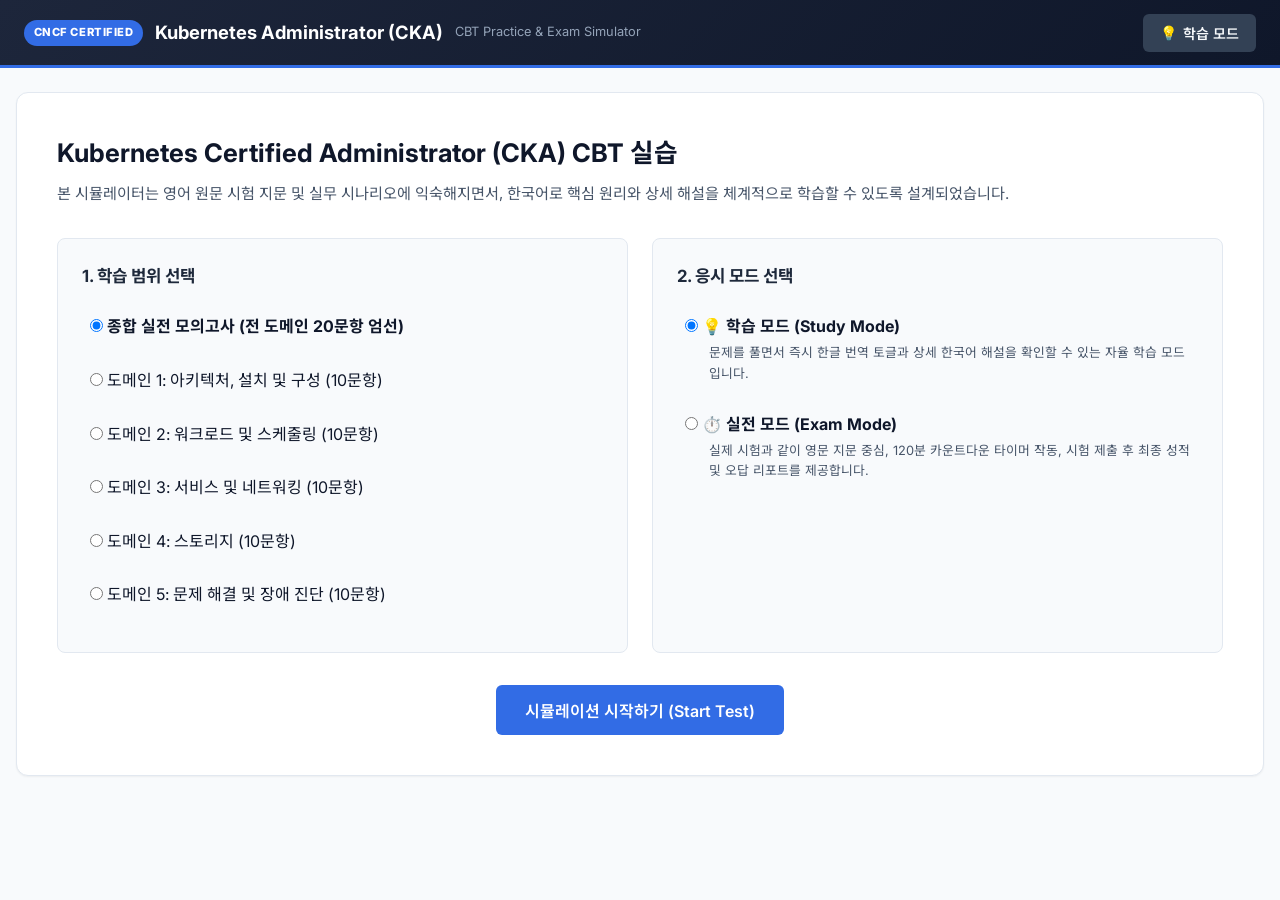
==== cbt-app/index.html @ 8f9f3c2a "feat: Initial commit for Kubernetes (CKA/CKAD) study & CBT platform" ====
<!DOCTYPE html>
<html lang="ko">
<head>
  <meta charset="UTF-8">
  <meta name="viewport" content="width=device-width, initial-scale=1.0">
  <title>Kubernetes Administrator (CKA) CBT Simulator</title>
  <link rel="stylesheet" href="style.css">
  <link rel="preconnect" href="https://fonts.googleapis.com">
  <link rel="preconnect" href="https://fonts.gstatic.com" crossorigin>
  <link href="https://fonts.googleapis.com/css2?family=Inter:wght@400;500;600;700&family=JetBrains+Mono:wght@400;500;700&family=Noto+Sans+KR:wght@400;500;700&display=swap" rel="stylesheet">
</head>
<body>
  <!-- 최상단 글로벌 헤더 -->
  <header class="app-header">
    <div class="logo-area">
      <span class="k8s-badge">CNCF CERTIFIED</span>
      <h1 class="exam-title">Kubernetes Administrator (CKA)</h1>
      <span class="sub-title">CBT Practice & Exam Simulator</span>
    </div>
    <div class="header-controls">
      <div id="timer-box" class="timer-box hidden">
        <span class="timer-icon">⏱️</span>
        <span id="time-display">00:00</span>
      </div>
      <button id="mode-toggle-btn" class="btn btn-secondary">
        <span id="mode-icon">💡</span>
        <span id="mode-label">학습 모드</span>
      </button>
    </div>
  </header>

  <div class="main-container">
    <!-- 시작 대시보드 화면 -->
    <section id="start-screen" class="view-panel active">
      <div class="welcome-card">
        <h2>Kubernetes Certified Administrator (CKA) CBT 실습</h2>
        <p class="welcome-desc">
          본 시뮬레이터는 영어 원문 시험 지문 및 실무 시나리오에 익숙해지면서, 한국어로 핵심 원리와 상세 해설을 체계적으로 학습할 수 있도록 설계되었습니다.
        </p>

        <div class="mode-selection-grid">
          <div class="card selection-card">
            <h3>1. 학습 범위 선택</h3>
            <div class="select-group">
              <label><input type="radio" name="examSet" value="mock1" checked> <strong>종합 실전 모의고사 (전 도메인 20문항 엄선)</strong></label>
              <label><input type="radio" name="examSet" value="domain1"> 도메인 1: 아키텍처, 설치 및 구성 (10문항)</label>
              <label><input type="radio" name="examSet" value="domain2"> 도메인 2: 워크로드 및 스케줄링 (10문항)</label>
              <label><input type="radio" name="examSet" value="domain3"> 도메인 3: 서비스 및 네트워킹 (10문항)</label>
              <label><input type="radio" name="examSet" value="domain4"> 도메인 4: 스토리지 (10문항)</label>
              <label><input type="radio" name="examSet" value="domain5"> 도메인 5: 문제 해결 및 장애 진단 (10문항)</label>
            </div>
          </div>

          <div class="card selection-card">
            <h3>2. 응시 모드 선택</h3>
            <div class="select-group">
              <label>
                <input type="radio" name="examMode" value="study" checked>
                <strong>💡 학습 모드 (Study Mode)</strong>
                <p class="mode-desc">문제를 풀면서 즉시 한글 번역 토글과 상세 한국어 해설을 확인할 수 있는 자율 학습 모드입니다.</p>
              </label>
              <label>
                <input type="radio" name="examMode" value="exam">
                <strong>⏱️ 실전 모드 (Exam Mode)</strong>
                <p class="mode-desc">실제 시험과 같이 영문 지문 중심, 120분 카운트다운 타이머 작동, 시험 제출 후 최종 성적 및 오답 리포트를 제공합니다.</p>
              </label>
            </div>
          </div>
        </div>

        <div class="action-center">
          <button id="start-exam-btn" class="btn btn-primary btn-large">시뮬레이션 시작하기 (Start Test)</button>
        </div>
      </div>
    </section>

    <!-- 시험 진행 화면 -->
    <section id="exam-screen" class="view-panel">
      <div class="exam-layout">
        <!-- 왼쪽: 문제 메인 영역 -->
        <main class="question-main">
          <div class="question-header-bar">
            <div class="q-meta">
              <span id="q-counter" class="badge badge-primary">Question 1 of 20</span>
              <span id="q-domain" class="badge badge-secondary">Domain 1</span>
            </div>
            <div class="q-actions">
              <button id="toggle-flag-btn" class="btn btn-outline btn-sm">
                <span class="flag-icon">🚩</span> <span id="flag-text">나중에 검토 (Flag)</span>
              </button>
              <button id="toggle-trans-btn" class="btn btn-secondary btn-sm">
                <span>🌐 한국어 번역 보기</span>
              </button>
            </div>
          </div>

          <!-- 문제 지문 -->
          <div class="question-box">
            <div id="q-text-en" class="question-text-en"></div>
            <div id="q-text-kr" class="question-text-kr hidden"></div>
          </div>

          <!-- 보기 선택지 (A, B, C, D) -->
          <div id="options-container" class="options-container"></div>

          <!-- 학습 모드 전용 즉시 해설 영역 -->
          <div id="study-feedback-box" class="feedback-box hidden">
            <div class="feedback-header">
              <span id="feedback-badge" class="badge"></span>
              <span id="feedback-key-concept" class="key-concept"></span>
            </div>
            <div id="feedback-explanation" class="feedback-explanation"></div>
          </div>

          <!-- 하단 버튼 바 -->
          <div class="exam-nav-bar">
            <button id="prev-btn" class="btn btn-outline">◀ 이전 문제</button>
            <div class="nav-center-actions">
              <button id="check-answer-btn" class="btn btn-secondary hidden">정답 확인</button>
            </div>
            <button id="next-btn" class="btn btn-outline">다음 문제 ▶</button>
          </div>
        </main>

        <!-- 오른쪽: 문제 네비게이터 사이드바 -->
        <aside class="exam-sidebar">
          <div class="sidebar-header">
            <h3>문제 네비게이터</h3>
            <span id="answered-count-badge" class="badge badge-info">0 / 20 풀이완료</span>
          </div>
          <div id="question-nav-grid" class="nav-grid"></div>

          <div class="sidebar-legend">
            <div class="legend-item"><span class="dot dot-current"></span> 현재 문제</div>
            <div class="legend-item"><span class="dot dot-answered"></span> 답안 선택</div>
            <div class="legend-item"><span class="dot dot-flagged"></span> 검토 표시(🚩)</div>
          </div>

          <div class="sidebar-footer">
            <button id="finish-exam-btn" class="btn btn-danger btn-block">최종 시험 제출</button>
          </div>
        </aside>
      </div>
    </section>

    <!-- 결과 리포트 화면 -->
    <section id="result-screen" class="view-panel">
      <div class="result-card">
        <div class="result-header">
          <div id="pass-fail-badge" class="result-badge">PASS</div>
          <h2 id="result-title">시험 결과 요약</h2>
          <p id="result-subtitle">합격 기준: 66% 이상</p>
        </div>

        <div class="score-summary-grid">
          <div class="stat-card">
            <span class="stat-label">최종 점수</span>
            <span id="score-percentage" class="stat-value">85%</span>
            <span id="score-raw" class="stat-sub">17 / 20 문항</span>
          </div>
          <div class="stat-card">
            <span class="stat-label">총 소요 시간</span>
            <span id="total-time-spent" class="stat-value">25:12</span>
            <span class="stat-sub">시간 제한: 120분</span>
          </div>
          <div class="stat-card">
            <span class="stat-label">정답률</span>
            <span id="accuracy-rate" class="stat-value">85%</span>
            <span class="stat-sub">CKA 합격선: 66%</span>
          </div>
        </div>

        <!-- 도메인별 성취도 분석 바 -->
        <div class="domain-breakdown-card">
          <h3>📊 도메인별 성취도 분석</h3>
          <div id="domain-stats-list" class="domain-stats-list"></div>
        </div>

        <div class="result-actions">
          <button id="review-wrong-btn" class="btn btn-warning btn-large">❌ 틀린 문제만 오답노트 복습</button>
          <button id="restart-btn" class="btn btn-primary btn-large">🔄 새로운 모의고사 시작</button>
        </div>
      </div>
    </section>
  </div>

  <!-- 문제 데이터 로드 -->
  <script src="questions-data.js"></script>
  <script src="app.js"></script>
</body>
</html>
---- cbt-app/style.css ----
:root {
  --k8s-blue: #326ce5;
  --k8s-blue-hover: #2557be;
  --k8s-blue-light: #e8f0fe;
  --navy-dark: #0f172a;
  --navy-card: #1e293b;
  --bg-main: #f8fafc;
  --surface: #ffffff;
  --border: #e2e8f0;
  --text-main: #0f172a;
  --text-sub: #475569;
  --text-muted: #94a3b8;
  --success: #10b981;
  --warning: #f59e0b;
  --danger: #ef4444;
  --font-sans: 'Inter', 'Noto Sans KR', sans-serif;
  --font-mono: 'JetBrains Mono', monospace;
  --shadow-sm: 0 1px 2px 0 rgb(0 0 0 / 0.05);
  --shadow-md: 0 4px 6px -1px rgb(0 0 0 / 0.1);
  --shadow-lg: 0 10px 15px -3px rgb(0 0 0 / 0.1);
}

* {
  box-sizing: border-box;
  margin: 0;
  padding: 0;
}

body {
  font-family: var(--font-sans);
  background-color: var(--bg-main);
  color: var(--text-main);
  line-height: 1.6;
}

/* ==========================================================================
   헤더
   ========================================================================== */
.app-header {
  background: linear-gradient(135deg, #1d263b 0%, #0f172a 100%);
  color: #ffffff;
  padding: 0.85rem 1.5rem;
  display: flex;
  justify-content: space-between;
  align-items: center;
  border-bottom: 3px solid var(--k8s-blue);
  position: sticky;
  top: 0;
  z-index: 100;
}

.logo-area {
  display: flex;
  align-items: center;
  gap: 0.75rem;
}

.k8s-badge {
  background-color: var(--k8s-blue);
  color: #ffffff;
  font-size: 0.7rem;
  font-weight: 800;
  padding: 0.25rem 0.6rem;
  border-radius: 9999px;
  letter-spacing: 0.05em;
}

.exam-title {
  font-size: 1.15rem;
  font-weight: 700;
}

.sub-title {
  font-size: 0.8rem;
  color: #94a3b8;
}

.header-controls {
  display: flex;
  align-items: center;
  gap: 1rem;
}

.timer-box {
  background-color: rgba(255, 255, 255, 0.1);
  padding: 0.4rem 0.8rem;
  border-radius: 6px;
  font-family: var(--font-mono);
  font-weight: 700;
  font-size: 1rem;
  display: flex;
  align-items: center;
  gap: 0.4rem;
  color: #f8fafc;
}

.timer-box.warning {
  color: #ef4444;
  animation: pulse 1s infinite;
}

@keyframes pulse {
  0%, 100% { opacity: 1; }
  50% { opacity: 0.5; }
}

/* ==========================================================================
   버튼 스타일
   ========================================================================== */
.btn {
  display: inline-flex;
  align-items: center;
  justify-content: center;
  gap: 0.4rem;
  font-family: var(--font-sans);
  font-weight: 600;
  font-size: 0.875rem;
  padding: 0.5rem 1rem;
  border-radius: 6px;
  border: 1px solid transparent;
  cursor: pointer;
  transition: all 0.15s ease-in-out;
}

.btn-primary {
  background-color: var(--k8s-blue);
  color: #ffffff;
}

.btn-primary:hover {
  background-color: var(--k8s-blue-hover);
}

.btn-secondary {
  background-color: #334155;
  color: #f8fafc;
}

.btn-secondary:hover {
  background-color: #475569;
}

.btn-outline {
  background-color: transparent;
  border-color: var(--border);
  color: var(--text-main);
}

.btn-outline:hover {
  background-color: #f1f5f9;
  border-color: #cbd5e1;
}

.btn-danger {
  background-color: var(--danger);
  color: #ffffff;
}

.btn-danger:hover {
  background-color: #dc2626;
}

.btn-warning {
  background-color: var(--warning);
  color: #ffffff;
}

.btn-warning:hover {
  background-color: #d97706;
}

.btn-large {
  padding: 0.75rem 1.75rem;
  font-size: 1rem;
}

.btn-sm {
  padding: 0.35rem 0.65rem;
  font-size: 0.75rem;
}

.btn-block {
  width: 100%;
}

.hidden {
  display: none !important;
}

/* ==========================================================================
   패널 컨테이너
   ========================================================================== */
.main-container {
  max-width: 1400px;
  margin: 1.5rem auto;
  padding: 0 1rem;
}

.view-panel {
  display: none;
}

.view-panel.active {
  display: block;
}

/* ==========================================================================
   시작 화면
   ========================================================================== */
.welcome-card {
  background-color: var(--surface);
  border-radius: 12px;
  padding: 2.5rem;
  border: 1px solid var(--border);
  box-shadow: var(--shadow-sm);
}

.welcome-card h2 {
  font-size: 1.6rem;
  margin-bottom: 0.5rem;
  color: #0f172a;
}

.welcome-desc {
  color: var(--text-sub);
  margin-bottom: 2rem;
  font-size: 0.95rem;
}

.mode-selection-grid {
  display: grid;
  grid-template-columns: 1fr 1fr;
  gap: 1.5rem;
  margin-bottom: 2rem;
}

.selection-card {
  background-color: #f8fafc;
  border: 1px solid var(--border);
  border-radius: 8px;
  padding: 1.5rem;
}

.selection-card h3 {
  font-size: 1.05rem;
  margin-bottom: 1rem;
  color: #1e293b;
}

.select-group label {
  display: block;
  margin-bottom: 0.75rem;
  cursor: pointer;
  padding: 0.5rem;
  border-radius: 6px;
  transition: background-color 0.15s;
}

.select-group label:hover {
  background-color: #e2e8f0;
}

.mode-desc {
  font-size: 0.8rem;
  color: var(--text-sub);
  margin-top: 0.2rem;
  margin-left: 1.5rem;
}

.action-center {
  text-align: center;
  margin-top: 1.5rem;
}

/* ==========================================================================
   시험 진행 레이아웃
   ========================================================================== */
.exam-layout {
  display: grid;
  grid-template-columns: 1fr 320px;
  gap: 1.5rem;
}

.question-main {
  background-color: var(--surface);
  border-radius: 12px;
  padding: 2rem;
  border: 1px solid var(--border);
  box-shadow: var(--shadow-sm);
}

.question-header-bar {
  display: flex;
  justify-content: space-between;
  align-items: center;
  margin-bottom: 1.25rem;
  padding-bottom: 1rem;
  border-bottom: 1px solid var(--border);
}

.q-meta {
  display: flex;
  gap: 0.5rem;
}

.badge {
  font-size: 0.75rem;
  font-weight: 700;
  padding: 0.3rem 0.6rem;
  border-radius: 4px;
}

.badge-primary {
  background-color: var(--k8s-blue-light);
  color: var(--k8s-blue);
}

.badge-secondary {
  background-color: #f1f5f9;
  color: #475569;
}

.badge-info {
  background-color: #e0f2fe;
  color: #0369a1;
}

.question-box {
  margin-bottom: 1.75rem;
}

.question-text-en {
  font-size: 1.1rem;
  font-weight: 600;
  color: #0f172a;
  line-height: 1.6;
  margin-bottom: 0.75rem;
}

.question-text-kr {
  font-size: 0.95rem;
  color: #1e3a8a;
  background-color: #eff6ff;
  padding: 1rem;
  border-left: 4px solid var(--k8s-blue);
  border-radius: 0 6px 6px 0;
  line-height: 1.6;
}

/* 선택지 */
.options-container {
  display: flex;
  flex-direction: column;
  gap: 0.75rem;
  margin-bottom: 1.75rem;
}

.option-item {
  display: flex;
  align-items: flex-start;
  gap: 0.75rem;
  padding: 1rem;
  border: 1px solid var(--border);
  border-radius: 8px;
  background-color: #ffffff;
  cursor: pointer;
  transition: all 0.15s ease;
}

.option-item:hover {
  background-color: #f8fafc;
  border-color: #cbd5e1;
}

.option-item.selected {
  border-color: var(--k8s-blue);
  background-color: var(--k8s-blue-light);
}

.option-item.correct {
  border-color: var(--success);
  background-color: #ecfdf5;
}

.option-item.wrong {
  border-color: var(--danger);
  background-color: #fef2f2;
}

.option-key {
  font-weight: 700;
  min-width: 24px;
  height: 24px;
  display: flex;
  align-items: center;
  justify-content: center;
  border-radius: 4px;
  background-color: #f1f5f9;
  font-size: 0.85rem;
}

.option-item.selected .option-key {
  background-color: var(--k8s-blue);
  color: #ffffff;
}

.option-texts {
  flex: 1;
}

.option-text-en {
  font-size: 0.95rem;
  font-weight: 500;
  margin-bottom: 0.25rem;
}

.option-text-kr {
  font-size: 0.85rem;
  color: var(--text-sub);
}

/* 피드백 박스 */
.feedback-box {
  background-color: #f8fafc;
  border: 1px solid #cbd5e1;
  border-radius: 8px;
  padding: 1.25rem;
  margin-bottom: 1.5rem;
}

.feedback-header {
  display: flex;
  justify-content: space-between;
  align-items: center;
  margin-bottom: 0.75rem;
}

.feedback-explanation {
  font-size: 0.9rem;
  line-height: 1.6;
  white-space: pre-wrap;
}

/* 하단 네비게이션 바 */
.exam-nav-bar {
  display: flex;
  justify-content: space-between;
  align-items: center;
  padding-top: 1rem;
  border-top: 1px solid var(--border);
}

/* ==========================================================================
   사이드바 (네비게이터)
   ========================================================================== */
.exam-sidebar {
  background-color: var(--surface);
  border-radius: 12px;
  padding: 1.5rem;
  border: 1px solid var(--border);
  box-shadow: var(--shadow-sm);
  display: flex;
  flex-direction: column;
}

.sidebar-header {
  display: flex;
  justify-content: space-between;
  align-items: center;
  margin-bottom: 1rem;
  padding-bottom: 0.75rem;
  border-bottom: 1px solid var(--border);
}

.sidebar-header h3 {
  font-size: 1rem;
}

.nav-grid {
  display: grid;
  grid-template-columns: repeat(5, 1fr);
  gap: 0.5rem;
  margin-bottom: 1.5rem;
}

.nav-btn {
  aspect-ratio: 1;
  border: 1px solid var(--border);
  background-color: #f8fafc;
  border-radius: 6px;
  font-weight: 700;
  font-size: 0.85rem;
  cursor: pointer;
  display: flex;
  align-items: center;
  justify-content: center;
  position: relative;
  transition: all 0.15s;
}

.nav-btn:hover {
  background-color: #e2e8f0;
}

.nav-btn.current {
  border-color: var(--k8s-blue);
  background-color: var(--k8s-blue);
  color: #ffffff;
}

.nav-btn.answered {
  background-color: #e2e8f0;
  color: #1e293b;
}

.nav-btn.flagged::after {
  content: '🚩';
  position: absolute;
  top: -4px;
  right: -4px;
  font-size: 0.65rem;
}

.sidebar-legend {
  margin-top: auto;
  padding: 1rem 0;
  border-top: 1px solid var(--border);
  display: flex;
  flex-direction: column;
  gap: 0.4rem;
  font-size: 0.75rem;
  color: var(--text-sub);
}

.legend-item {
  display: flex;
  align-items: center;
  gap: 0.4rem;
}

.dot {
  width: 10px;
  height: 10px;
  border-radius: 2px;
}

.dot-current { background-color: var(--k8s-blue); }
.dot-answered { background-color: #cbd5e1; }
.dot-flagged { background-color: #ef4444; }

/* ==========================================================================
   결과 리포트 카드
   ========================================================================== */
.result-card {
  background-color: var(--surface);
  border-radius: 12px;
  padding: 2.5rem;
  border: 1px solid var(--border);
  box-shadow: var(--shadow-sm);
}

.result-header {
  text-align: center;
  margin-bottom: 2rem;
}

.result-badge {
  display: inline-block;
  padding: 0.5rem 1.5rem;
  font-size: 1.25rem;
  font-weight: 800;
  border-radius: 9999px;
  margin-bottom: 0.75rem;
}

.result-badge.pass {
  background-color: #d1fae5;
  color: #065f46;
}

.result-badge.fail {
  background-color: #fee2e2;
  color: #991b1b;
}

.score-summary-grid {
  display: grid;
  grid-template-columns: repeat(3, 1fr);
  gap: 1rem;
  margin-bottom: 2rem;
}

.stat-card {
  background-color: #f8fafc;
  border: 1px solid var(--border);
  border-radius: 8px;
  padding: 1.25rem;
  text-align: center;
}

.stat-label {
  display: block;
  font-size: 0.8rem;
  color: var(--text-sub);
  margin-bottom: 0.25rem;
}

.stat-value {
  display: block;
  font-size: 1.75rem;
  font-weight: 800;
  color: #0f172a;
}

.stat-sub {
  font-size: 0.75rem;
  color: var(--text-muted);
}

.domain-breakdown-card {
  background-color: #f8fafc;
  border: 1px solid var(--border);
  border-radius: 8px;
  padding: 1.5rem;
  margin-bottom: 2rem;
}

.domain-breakdown-card h3 {
  font-size: 1.05rem;
  margin-bottom: 1rem;
}

.domain-stat-row {
  margin-bottom: 1rem;
}

.domain-stat-meta {
  display: flex;
  justify-content: space-between;
  font-size: 0.85rem;
  margin-bottom: 0.3rem;
  font-weight: 600;
}

.progress-bar-bg {
  width: 100%;
  height: 8px;
  background-color: #e2e8f0;
  border-radius: 4px;
  overflow: hidden;
}

.progress-bar-fill {
  height: 100%;
  background-color: var(--k8s-blue);
  border-radius: 4px;
}

.result-actions {
  display: flex;
  justify-content: center;
  gap: 1rem;
}

@media (max-width: 900px) {
  .exam-layout {
    grid-template-columns: 1fr;
  }
  .mode-selection-grid, .score-summary-grid {
    grid-template-columns: 1fr;
  }
}
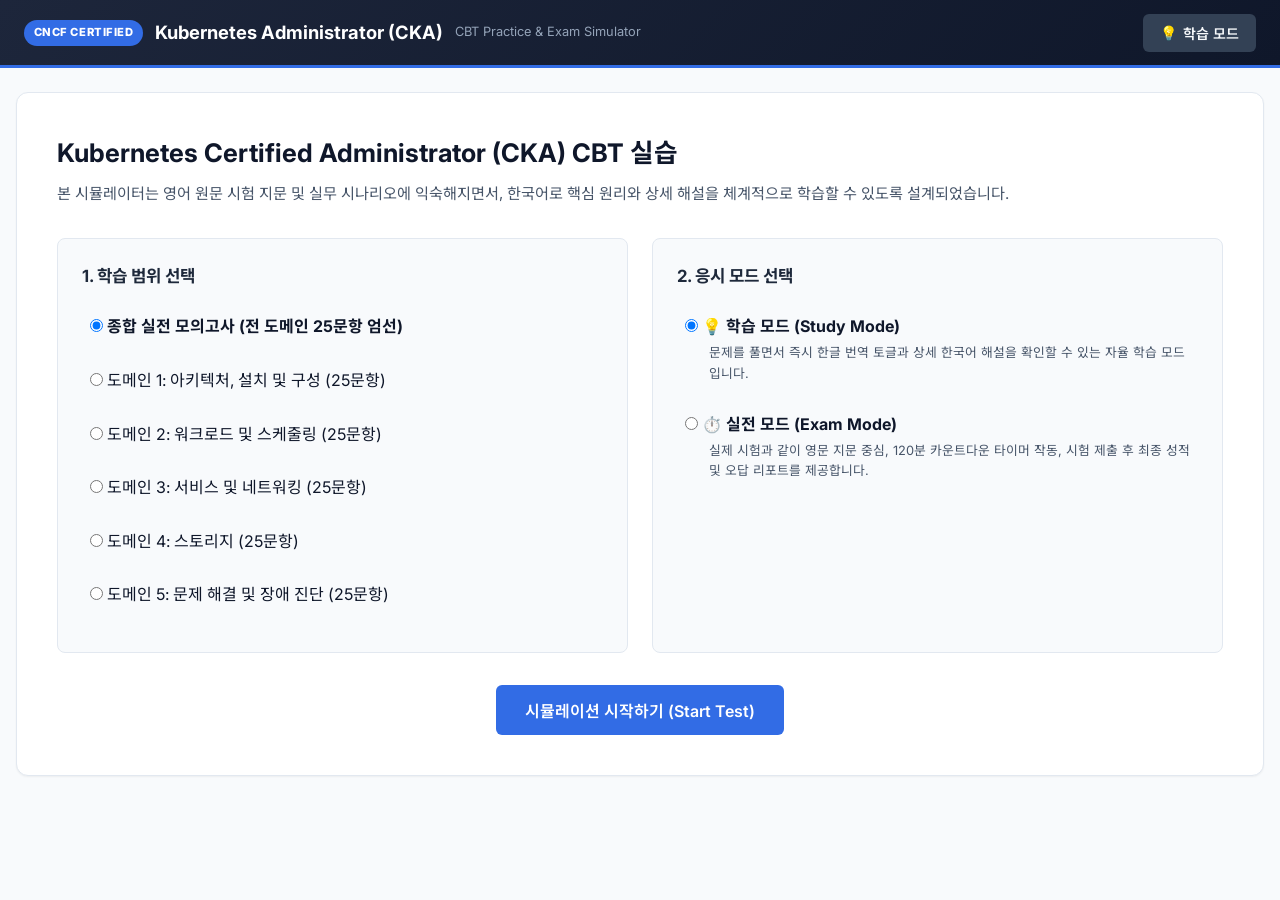
==== commit 6aac6d6a: "feat: expand question bank to 125 questions (25 questions per domain) + 25 mock questions" ====
--- a/cbt-app/index.html
+++ b/cbt-app/index.html
@@ -42,12 +42,12 @@
           <div class="card selection-card">
             <h3>1. 학습 범위 선택</h3>
             <div class="select-group">
-              <label><input type="radio" name="examSet" value="mock1" checked> <strong>종합 실전 모의고사 (전 도메인 20문항 엄선)</strong></label>
-              <label><input type="radio" name="examSet" value="domain1"> 도메인 1: 아키텍처, 설치 및 구성 (10문항)</label>
-              <label><input type="radio" name="examSet" value="domain2"> 도메인 2: 워크로드 및 스케줄링 (10문항)</label>
-              <label><input type="radio" name="examSet" value="domain3"> 도메인 3: 서비스 및 네트워킹 (10문항)</label>
-              <label><input type="radio" name="examSet" value="domain4"> 도메인 4: 스토리지 (10문항)</label>
-              <label><input type="radio" name="examSet" value="domain5"> 도메인 5: 문제 해결 및 장애 진단 (10문항)</label>
+              <label><input type="radio" name="examSet" value="mock1" checked> <strong>종합 실전 모의고사 (전 도메인 25문항 엄선)</strong></label>
+              <label><input type="radio" name="examSet" value="domain1"> 도메인 1: 아키텍처, 설치 및 구성 (25문항)</label>
+              <label><input type="radio" name="examSet" value="domain2"> 도메인 2: 워크로드 및 스케줄링 (25문항)</label>
+              <label><input type="radio" name="examSet" value="domain3"> 도메인 3: 서비스 및 네트워킹 (25문항)</label>
+              <label><input type="radio" name="examSet" value="domain4"> 도메인 4: 스토리지 (25문항)</label>
+              <label><input type="radio" name="examSet" value="domain5"> 도메인 5: 문제 해결 및 장애 진단 (25문항)</label>
             </div>
           </div>
 
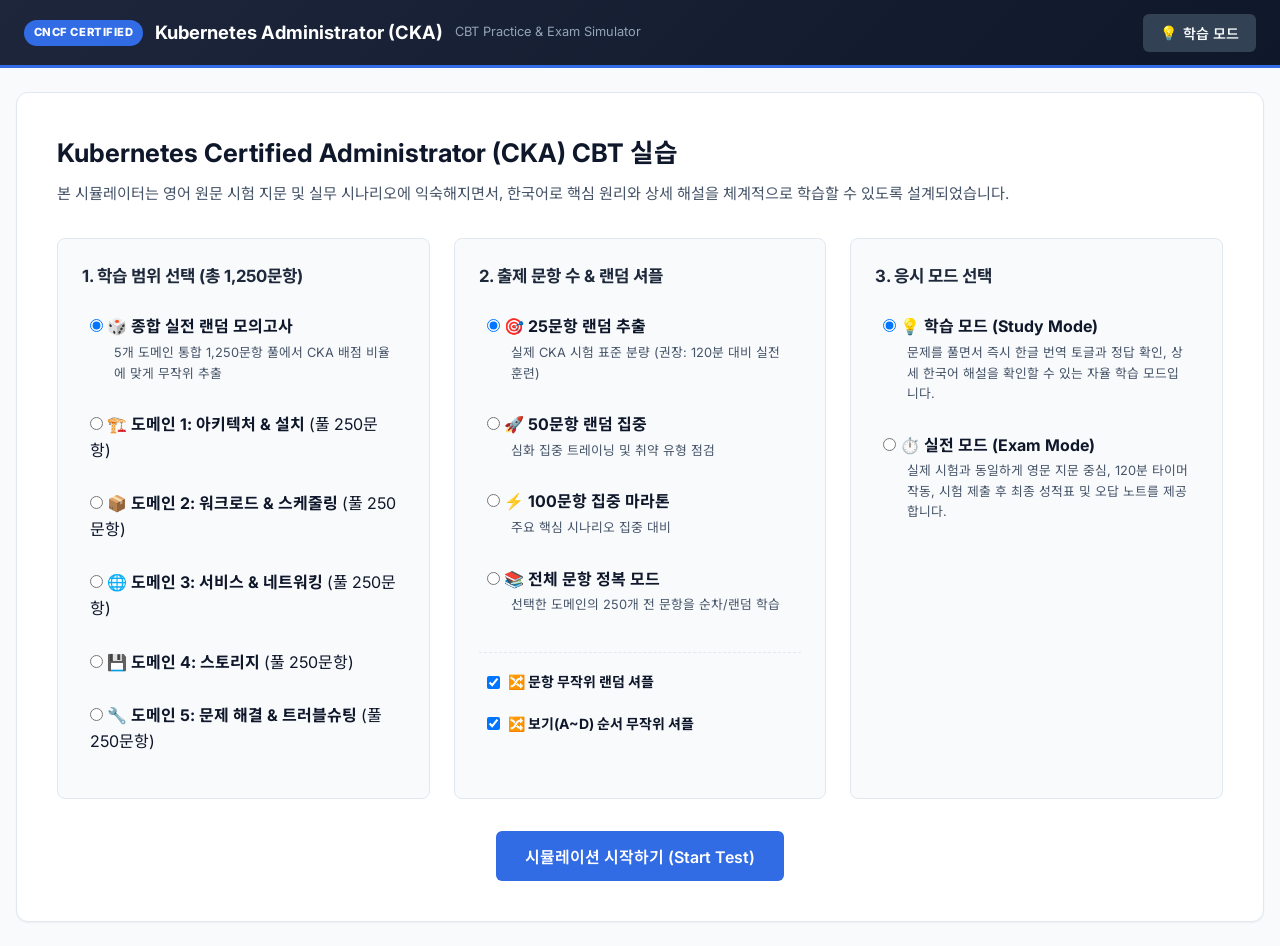
==== commit b85bbd93: "feat: complete 1,250 questions mega bank (250/domain), randomized CBT exam engine, and in-depth CKA " ====
--- a/cbt-app/index.html
+++ b/cbt-app/index.html
@@ -40,29 +40,53 @@
 
         <div class="mode-selection-grid">
           <div class="card selection-card">
-            <h3>1. 학습 범위 선택</h3>
+            <h3>1. 학습 범위 선택 (총 1,250문항)</h3>
             <div class="select-group">
-              <label><input type="radio" name="examSet" value="mock1" checked> <strong>종합 실전 모의고사 (전 도메인 25문항 엄선)</strong></label>
-              <label><input type="radio" name="examSet" value="domain1"> 도메인 1: 아키텍처, 설치 및 구성 (25문항)</label>
-              <label><input type="radio" name="examSet" value="domain2"> 도메인 2: 워크로드 및 스케줄링 (25문항)</label>
-              <label><input type="radio" name="examSet" value="domain3"> 도메인 3: 서비스 및 네트워킹 (25문항)</label>
-              <label><input type="radio" name="examSet" value="domain4"> 도메인 4: 스토리지 (25문항)</label>
-              <label><input type="radio" name="examSet" value="domain5"> 도메인 5: 문제 해결 및 장애 진단 (25문항)</label>
+              <label><input type="radio" name="examSet" value="mock_random" checked> <strong>🎲 종합 실전 랜덤 모의고사</strong>
+                <p class="mode-desc">5개 도메인 통합 1,250문항 풀에서 CKA 배점 비율에 맞게 무작위 추출</p>
+              </label>
+              <label><input type="radio" name="examSet" value="domain1"> <strong>🏗️ 도메인 1: 아키텍처 & 설치</strong> (풀 250문항)</label>
+              <label><input type="radio" name="examSet" value="domain2"> <strong>📦 도메인 2: 워크로드 & 스케줄링</strong> (풀 250문항)</label>
+              <label><input type="radio" name="examSet" value="domain3"> <strong>🌐 도메인 3: 서비스 & 네트워킹</strong> (풀 250문항)</label>
+              <label><input type="radio" name="examSet" value="domain4"> <strong>💾 도메인 4: 스토리지</strong> (풀 250문항)</label>
+              <label><input type="radio" name="examSet" value="domain5"> <strong>🔧 도메인 5: 문제 해결 & 트러블슈팅</strong> (풀 250문항)</label>
             </div>
           </div>
 
           <div class="card selection-card">
-            <h3>2. 응시 모드 선택</h3>
+            <h3>2. 출제 문항 수 & 랜덤 셔플</h3>
+            <div class="select-group">
+              <label><input type="radio" name="examCount" value="25" checked> <strong>🎯 25문항 랜덤 추출</strong>
+                <p class="mode-desc">실제 CKA 시험 표준 분량 (권장: 120분 대비 실전 훈련)</p>
+              </label>
+              <label><input type="radio" name="examCount" value="50"> <strong>🚀 50문항 랜덤 집중</strong>
+                <p class="mode-desc">심화 집중 트레이닝 및 취약 유형 점검</p>
+              </label>
+              <label><input type="radio" name="examCount" value="100"> <strong>⚡ 100문항 집중 마라톤</strong>
+                <p class="mode-desc">주요 핵심 시나리오 집중 대비</p>
+              </label>
+              <label><input type="radio" name="examCount" value="all"> <strong>📚 전체 문항 정복 모드</strong>
+                <p class="mode-desc">선택한 도메인의 250개 전 문항을 순차/랜덤 학습</p>
+              </label>
+            </div>
+            <div class="checkbox-option">
+              <label><input type="checkbox" id="shuffle-questions-check" checked> <strong>🔀 문항 무작위 랜덤 셔플</strong></label>
+              <label><input type="checkbox" id="shuffle-options-check" checked> <strong>🔀 보기(A~D) 순서 무작위 셔플</strong></label>
+            </div>
+          </div>
+
+          <div class="card selection-card">
+            <h3>3. 응시 모드 선택</h3>
             <div class="select-group">
               <label>
                 <input type="radio" name="examMode" value="study" checked>
                 <strong>💡 학습 모드 (Study Mode)</strong>
-                <p class="mode-desc">문제를 풀면서 즉시 한글 번역 토글과 상세 한국어 해설을 확인할 수 있는 자율 학습 모드입니다.</p>
+                <p class="mode-desc">문제를 풀면서 즉시 한글 번역 토글과 정답 확인, 상세 한국어 해설을 확인할 수 있는 자율 학습 모드입니다.</p>
               </label>
               <label>
                 <input type="radio" name="examMode" value="exam">
                 <strong>⏱️ 실전 모드 (Exam Mode)</strong>
-                <p class="mode-desc">실제 시험과 같이 영문 지문 중심, 120분 카운트다운 타이머 작동, 시험 제출 후 최종 성적 및 오답 리포트를 제공합니다.</p>
+                <p class="mode-desc">실제 시험과 동일하게 영문 지문 중심, 120분 타이머 작동, 시험 제출 후 최종 성적표 및 오답 노트를 제공합니다.</p>
               </label>
             </div>
           </div>
--- a/cbt-app/style.css
+++ b/cbt-app/style.css
@@ -229,7 +229,7 @@
 
 .mode-selection-grid {
   display: grid;
-  grid-template-columns: 1fr 1fr;
+  grid-template-columns: repeat(auto-fit, minmax(300px, 1fr));
   gap: 1.5rem;
   margin-bottom: 2rem;
 }
@@ -239,6 +239,31 @@
   border: 1px solid var(--border);
   border-radius: 8px;
   padding: 1.5rem;
+  display: flex;
+  flex-direction: column;
+}
+
+.checkbox-option {
+  margin-top: 1rem;
+  padding-top: 0.8rem;
+  border-top: 1px dashed var(--border);
+  display: flex;
+  flex-direction: column;
+  gap: 0.5rem;
+}
+
+.checkbox-option label {
+  display: flex;
+  align-items: center;
+  gap: 0.5rem;
+  font-size: 0.875rem;
+  cursor: pointer;
+  padding: 0.35rem 0.5rem;
+  border-radius: 4px;
+}
+
+.checkbox-option label:hover {
+  background-color: #e2e8f0;
 }
 
 .selection-card h3 {
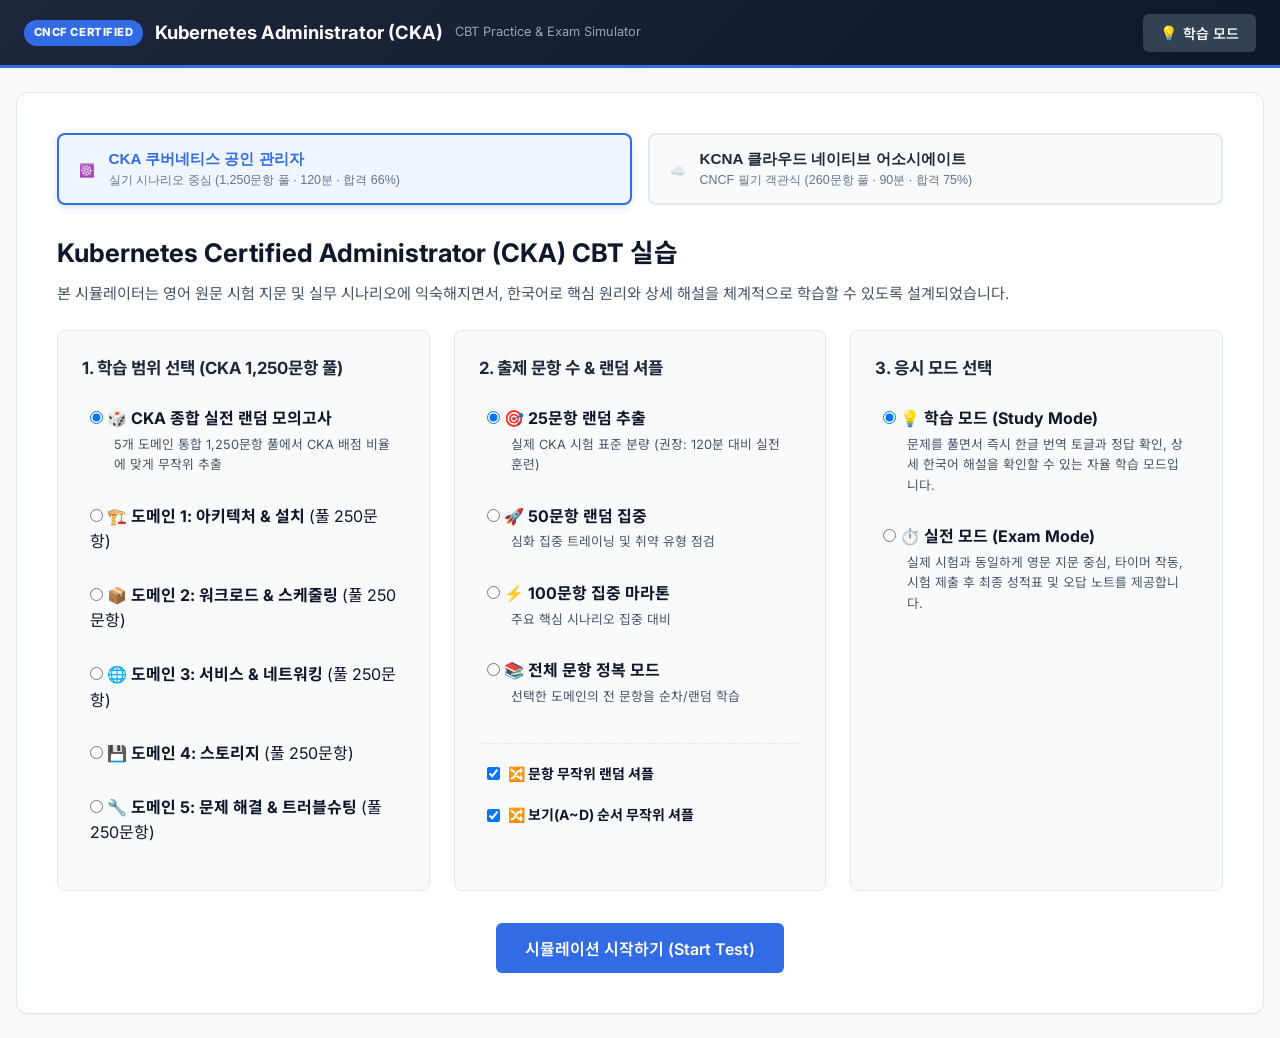
==== commit 7ee85b07: "feat: add KCNA certification track with dual-tab UI, 260-question bank, and in-depth CNCF guides" ====
--- a/cbt-app/index.html
+++ b/cbt-app/index.html
@@ -33,16 +33,37 @@
     <!-- 시작 대시보드 화면 -->
     <section id="start-screen" class="view-panel active">
       <div class="welcome-card">
-        <h2>Kubernetes Certified Administrator (CKA) CBT 실습</h2>
-        <p class="welcome-desc">
+        <!-- 상단 자격증 트랙 선택기 -->
+        <div class="cbt-cert-selector">
+          <button type="button" class="cbt-cert-btn active" data-cbt-track="cka" id="cbt-cert-cka">
+            <span class="cbt-cert-icon">☸️</span>
+            <div>
+              <strong>CKA 쿠버네티스 공인 관리자</strong>
+              <span>실기 시나리오 중심 (1,250문항 풀 · 120분 · 합격 66%)</span>
+            </div>
+          </button>
+          <button type="button" class="cbt-cert-btn" data-cbt-track="kcna" id="cbt-cert-kcna">
+            <span class="cbt-cert-icon">☁️</span>
+            <div>
+              <strong>KCNA 클라우드 네이티브 어소시에이트</strong>
+              <span>CNCF 필기 객관식 (260문항 풀 · 90분 · 합격 75%)</span>
+            </div>
+          </button>
+        </div>
+
+        <h2 id="cbt-welcome-title">Kubernetes Certified Administrator (CKA) CBT 실습</h2>
+        <p class="welcome-desc" id="cbt-welcome-desc">
           본 시뮬레이터는 영어 원문 시험 지문 및 실무 시나리오에 익숙해지면서, 한국어로 핵심 원리와 상세 해설을 체계적으로 학습할 수 있도록 설계되었습니다.
         </p>
 
         <div class="mode-selection-grid">
+          <!-- 1. 학습 범위 선택 -->
           <div class="card selection-card">
-            <h3>1. 학습 범위 선택 (총 1,250문항)</h3>
-            <div class="select-group">
-              <label><input type="radio" name="examSet" value="mock_random" checked> <strong>🎲 종합 실전 랜덤 모의고사</strong>
+            <h3 id="scope-card-title">1. 학습 범위 선택 (CKA 1,250문항 풀)</h3>
+            
+            <!-- CKA 범위 옵션 -->
+            <div class="select-group" id="cka-scope-group">
+              <label><input type="radio" name="examSet" value="mock_random" checked> <strong>🎲 CKA 종합 실전 랜덤 모의고사</strong>
                 <p class="mode-desc">5개 도메인 통합 1,250문항 풀에서 CKA 배점 비율에 맞게 무작위 추출</p>
               </label>
               <label><input type="radio" name="examSet" value="domain1"> <strong>🏗️ 도메인 1: 아키텍처 & 설치</strong> (풀 250문항)</label>
@@ -51,11 +72,26 @@
               <label><input type="radio" name="examSet" value="domain4"> <strong>💾 도메인 4: 스토리지</strong> (풀 250문항)</label>
               <label><input type="radio" name="examSet" value="domain5"> <strong>🔧 도메인 5: 문제 해결 & 트러블슈팅</strong> (풀 250문항)</label>
             </div>
-          </div>
-
+
+            <!-- KCNA 범위 옵션 (초기 숨김) -->
+            <div class="select-group" id="kcna-scope-group" style="display: none;">
+              <label><input type="radio" name="examSet" value="kcna_mock_random"> <strong>🎲 KCNA 종합 실전 랜덤 모의고사</strong>
+                <p class="mode-desc">5개 도메인 통합 260문항 풀에서 공식 KCNA 배점에 맞춰 무작위 추출</p>
+              </label>
+              <label><input type="radio" name="examSet" value="kcna_domain1"> <strong>☁️ 영역 1: 클라우드 네이티브 아키텍처</strong> (16%)</label>
+              <label><input type="radio" name="examSet" value="kcna_domain2"> <strong>☸️ 영역 2: 쿠버네티스 기본 원리</strong> (46%)</label>
+              <label><input type="radio" name="examSet" value="kcna_domain3"> <strong>📦 영역 3: 컨테이너 오케스트레이션</strong> (22%)</label>
+              <label><input type="radio" name="examSet" value="kcna_domain4"> <strong>📊 영역 4: 관측 가능성 & 모니터링</strong> (8%)</label>
+              <label><input type="radio" name="examSet" value="kcna_domain5"> <strong>🚀 영역 5: 배포 & GitOps</strong> (8%)</label>
+            </div>
+          </div>
+
+          <!-- 2. 출제 문항 수 & 랜덤 셔플 -->
           <div class="card selection-card">
             <h3>2. 출제 문항 수 & 랜덤 셔플</h3>
-            <div class="select-group">
+            
+            <!-- CKA 문항 수 -->
+            <div class="select-group" id="cka-count-group">
               <label><input type="radio" name="examCount" value="25" checked> <strong>🎯 25문항 랜덤 추출</strong>
                 <p class="mode-desc">실제 CKA 시험 표준 분량 (권장: 120분 대비 실전 훈련)</p>
               </label>
@@ -66,15 +102,33 @@
                 <p class="mode-desc">주요 핵심 시나리오 집중 대비</p>
               </label>
               <label><input type="radio" name="examCount" value="all"> <strong>📚 전체 문항 정복 모드</strong>
-                <p class="mode-desc">선택한 도메인의 250개 전 문항을 순차/랜덤 학습</p>
-              </label>
-            </div>
+                <p class="mode-desc">선택한 도메인의 전 문항을 순차/랜덤 학습</p>
+              </label>
+            </div>
+
+            <!-- KCNA 문항 수 (초기 숨김) -->
+            <div class="select-group" id="kcna-count-group" style="display: none;">
+              <label><input type="radio" name="examCount" value="60"> <strong>🎯 60문항 실전 표준</strong>
+                <p class="mode-desc">실제 KCNA 시험 표준 분량 (권장: 90분 대비 실전 훈련)</p>
+              </label>
+              <label><input type="radio" name="examCount" value="30"> <strong>🚀 30문항 하프 모의고사</strong>
+                <p class="mode-desc">빠른 핵심 점검 및 취약 영역 트레이닝</p>
+              </label>
+              <label><input type="radio" name="examCount" value="15"> <strong>⚡ 15문항 쾌속 점검</strong>
+                <p class="mode-desc">출퇴근/자투리 시간 퀵 테스트</p>
+              </label>
+              <label><input type="radio" name="examCount" value="all"> <strong>📚 전체 문항 정복 모드</strong>
+                <p class="mode-desc">선택한 도메인의 전 문항 풀이</p>
+              </label>
+            </div>
+
             <div class="checkbox-option">
               <label><input type="checkbox" id="shuffle-questions-check" checked> <strong>🔀 문항 무작위 랜덤 셔플</strong></label>
               <label><input type="checkbox" id="shuffle-options-check" checked> <strong>🔀 보기(A~D) 순서 무작위 셔플</strong></label>
             </div>
           </div>
 
+          <!-- 3. 응시 모드 선택 -->
           <div class="card selection-card">
             <h3>3. 응시 모드 선택</h3>
             <div class="select-group">
@@ -86,7 +140,7 @@
               <label>
                 <input type="radio" name="examMode" value="exam">
                 <strong>⏱️ 실전 모드 (Exam Mode)</strong>
-                <p class="mode-desc">실제 시험과 동일하게 영문 지문 중심, 120분 타이머 작동, 시험 제출 후 최종 성적표 및 오답 노트를 제공합니다.</p>
+                <p class="mode-desc" id="exam-mode-desc">실제 시험과 동일하게 영문 지문 중심, 타이머 작동, 시험 제출 후 최종 성적표 및 오답 노트를 제공합니다.</p>
               </label>
             </div>
           </div>
--- a/cbt-app/style.css
+++ b/cbt-app/style.css
@@ -223,8 +223,72 @@
 
 .welcome-desc {
   color: var(--text-sub);
-  margin-bottom: 2rem;
+  margin-bottom: 1.5rem;
   font-size: 0.95rem;
+}
+
+.cbt-cert-selector {
+  display: flex;
+  gap: 1rem;
+  margin-bottom: 1.75rem;
+  flex-wrap: wrap;
+}
+
+.cbt-cert-btn {
+  flex: 1;
+  min-width: 280px;
+  background-color: #f8fafc;
+  border: 2px solid var(--border);
+  border-radius: 8px;
+  padding: 0.85rem 1.25rem;
+  display: flex;
+  align-items: center;
+  gap: 0.85rem;
+  cursor: pointer;
+  transition: all 0.2s ease;
+  text-align: left;
+}
+
+.cbt-cert-btn strong {
+  display: block;
+  font-size: 0.95rem;
+  color: #1e293b;
+}
+
+.cbt-cert-btn span {
+  display: block;
+  font-size: 0.78rem;
+  color: #64748b;
+  margin-top: 0.15rem;
+}
+
+.cbt-cert-btn:hover {
+  background-color: #e2e8f0;
+  border-color: #cbd5e1;
+}
+
+.cbt-cert-btn.active {
+  background-color: #eff6ff;
+  border-color: var(--k8s-blue);
+  box-shadow: 0 2px 8px rgba(50, 108, 229, 0.2);
+}
+
+.cbt-cert-btn.active strong {
+  color: var(--k8s-blue);
+}
+
+.cbt-cert-btn.active.kcna-active {
+  background-color: #ecfeff;
+  border-color: #06b6d4;
+  box-shadow: 0 2px 8px rgba(6, 182, 212, 0.2);
+}
+
+.cbt-cert-btn.active.kcna-active strong {
+  color: #0891b2;
+}
+
+.cbt-cert-icon {
+  font-size: 1.5rem;
 }
 
 .mode-selection-grid {
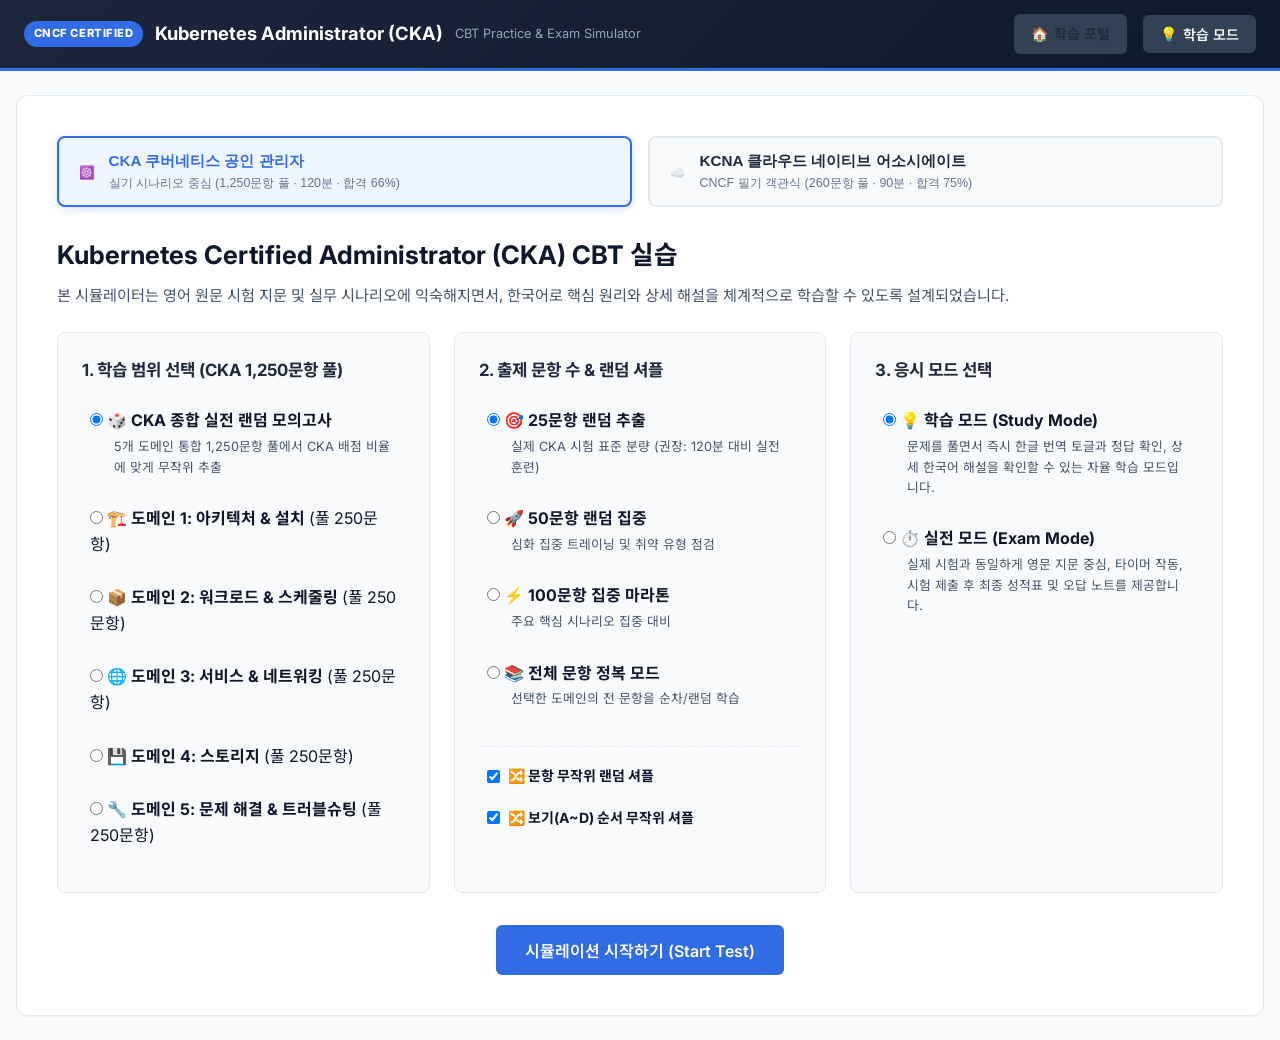
==== commit d851698d: "feat: open responsive CBT with instant 0ms launch, cross-link docs and question bank key concepts, a" ====
--- a/cbt-app/index.html
+++ b/cbt-app/index.html
@@ -4,7 +4,7 @@
   <meta charset="UTF-8">
   <meta name="viewport" content="width=device-width, initial-scale=1.0">
   <title>Kubernetes Administrator (CKA) CBT Simulator</title>
-  <link rel="stylesheet" href="style.css">
+  <link rel="stylesheet" href="style.css?v=20261019_1545">
   <link rel="preconnect" href="https://fonts.googleapis.com">
   <link rel="preconnect" href="https://fonts.gstatic.com" crossorigin>
   <link href="https://fonts.googleapis.com/css2?family=Inter:wght@400;500;600;700&family=JetBrains+Mono:wght@400;500;700&family=Noto+Sans+KR:wght@400;500;700&display=swap" rel="stylesheet">
@@ -22,6 +22,10 @@
         <span class="timer-icon">⏱️</span>
         <span id="time-display">00:00</span>
       </div>
+      <a href="../" target="_top" class="btn btn-secondary" style="text-decoration: none; display: inline-flex; align-items: center; gap: 0.35rem; color: #1e293b; font-weight: 600;">
+        <span>🏠</span>
+        <span>학습 포털</span>
+      </a>
       <button id="mode-toggle-btn" class="btn btn-secondary">
         <span id="mode-icon">💡</span>
         <span id="mode-label">학습 모드</span>
@@ -35,14 +39,14 @@
       <div class="welcome-card">
         <!-- 상단 자격증 트랙 선택기 -->
         <div class="cbt-cert-selector">
-          <button type="button" class="cbt-cert-btn active" data-cbt-track="cka" id="cbt-cert-cka">
+          <button type="button" class="cbt-cert-btn active" data-cbt-track="cka" id="cbt-cert-cka" onclick="window.cbtApp && window.cbtApp.switchTrack('cka')">
             <span class="cbt-cert-icon">☸️</span>
             <div>
               <strong>CKA 쿠버네티스 공인 관리자</strong>
               <span>실기 시나리오 중심 (1,250문항 풀 · 120분 · 합격 66%)</span>
             </div>
           </button>
-          <button type="button" class="cbt-cert-btn" data-cbt-track="kcna" id="cbt-cert-kcna">
+          <button type="button" class="cbt-cert-btn" data-cbt-track="kcna" id="cbt-cert-kcna" onclick="window.cbtApp && window.cbtApp.switchTrack('kcna')">
             <span class="cbt-cert-icon">☁️</span>
             <div>
               <strong>KCNA 클라우드 네이티브 어소시에이트</strong>
@@ -263,7 +267,7 @@
   </div>
 
   <!-- 문제 데이터 로드 -->
-  <script src="questions-data.js"></script>
-  <script src="app.js"></script>
+  <script src="questions-data.js?v=20261019_1545"></script>
+  <script src="app.js?v=20261019_1545"></script>
 </body>
 </html>
